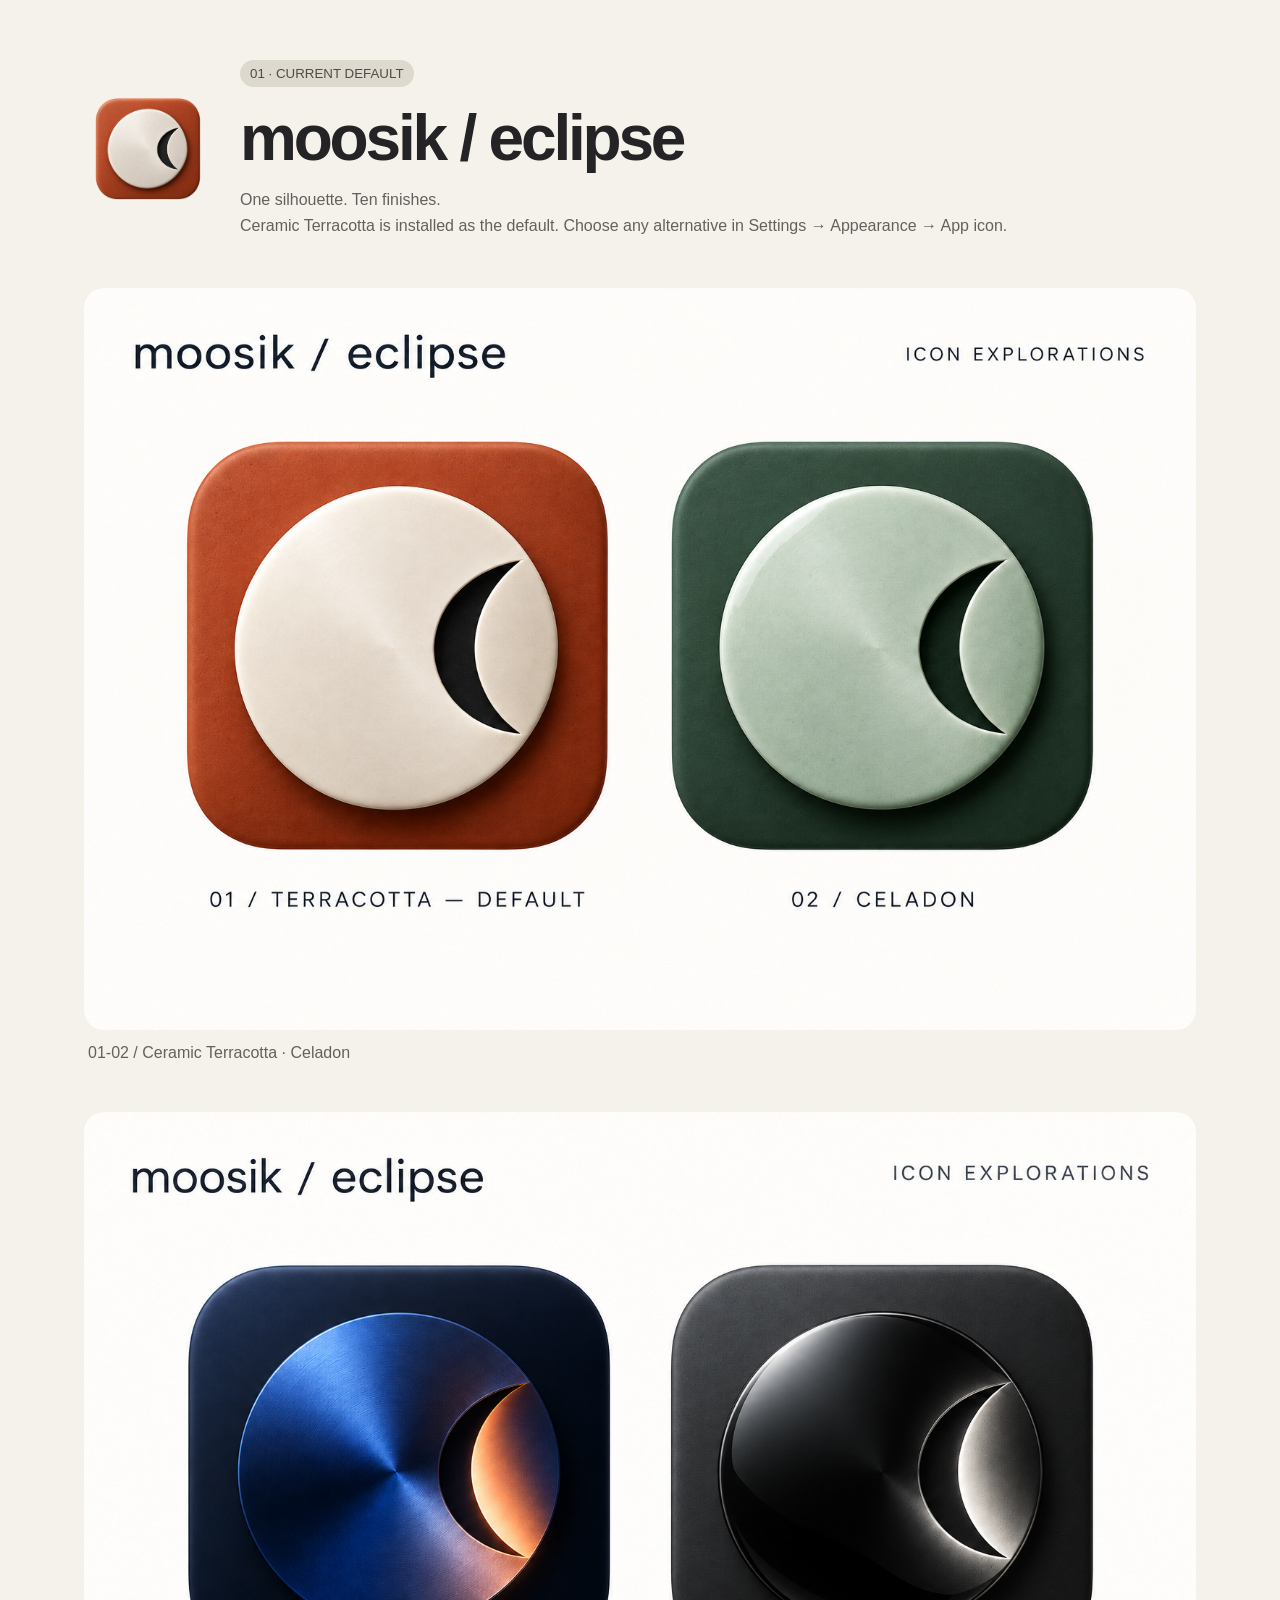
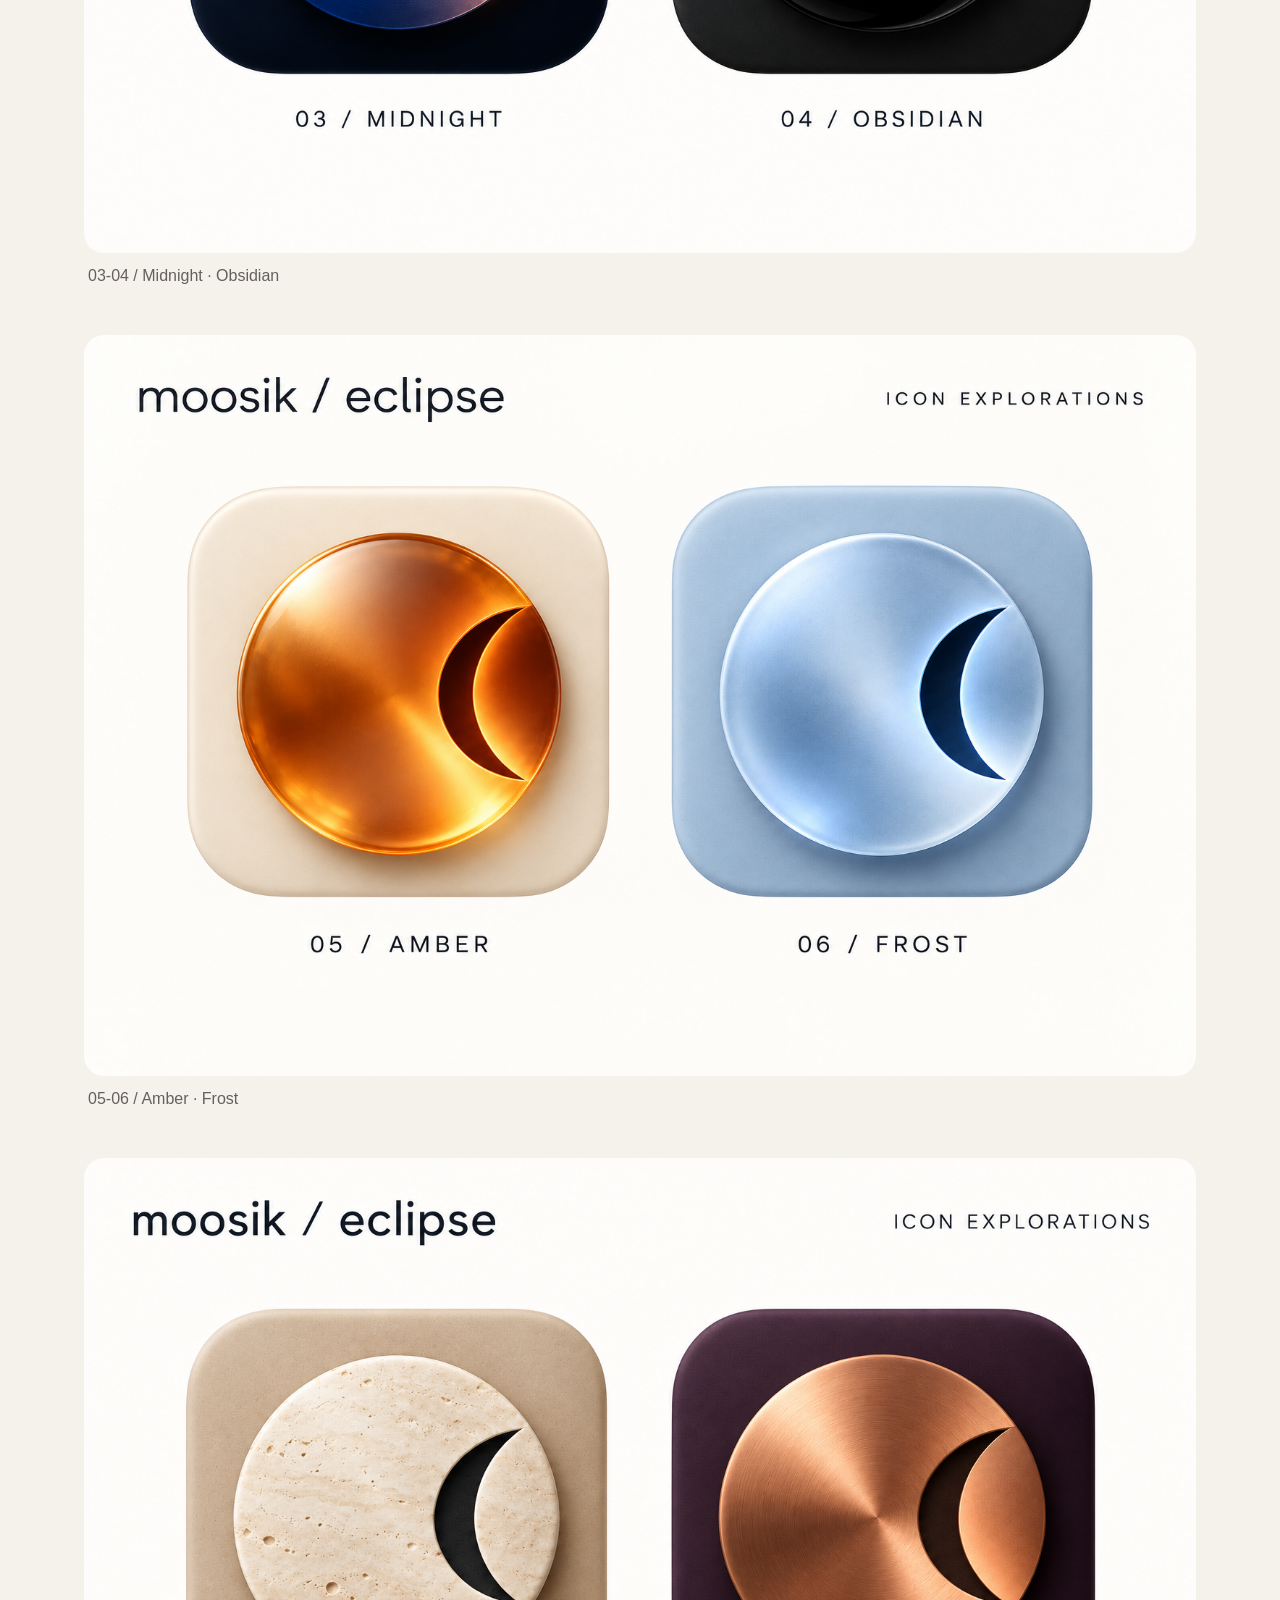
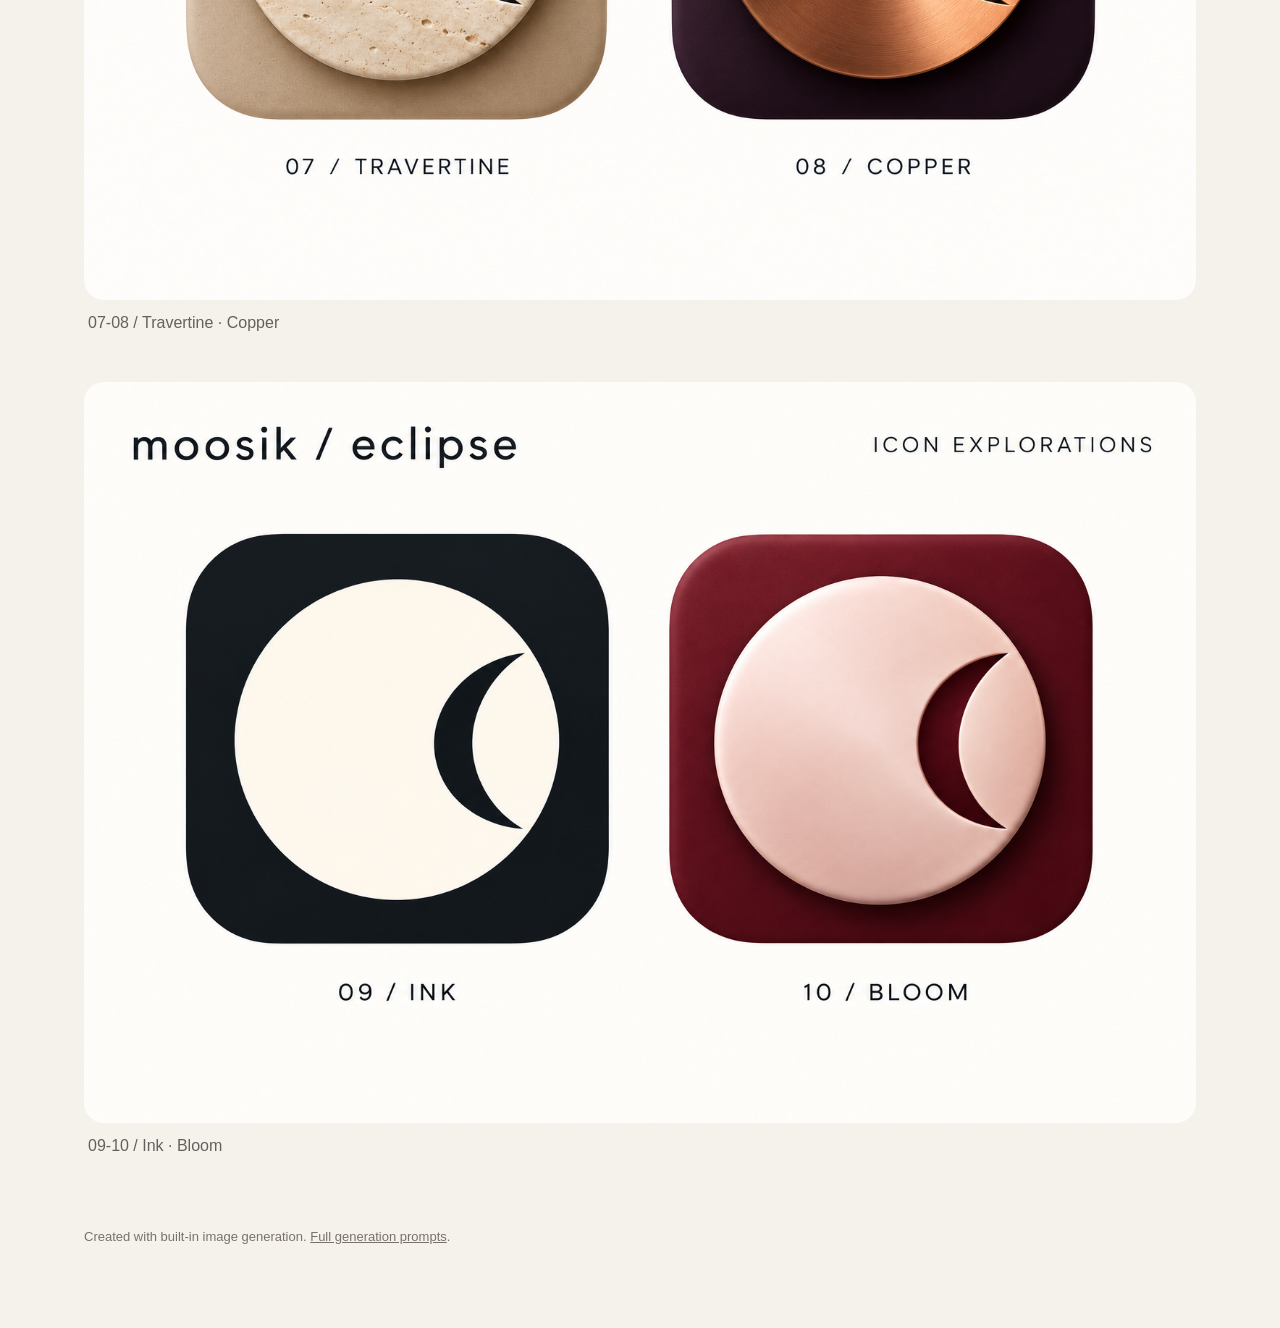
==== assets/branding/moosik/eclipse/index.html @ a7f0de45 "Add ten Eclipse icon finishes with a persistent picker and Ceramic default" ====
<!doctype html><html lang="en"><meta charset="utf-8"><meta name="viewport" content="width=device-width,initial-scale=1"><title>Moosik — Eclipse collection</title><style>*{box-sizing:border-box}body{margin:0;background:#f5f2ec;color:#242326;font:16px -apple-system,BlinkMacSystemFont,sans-serif}main{max-width:1160px;margin:auto;padding:60px 24px}header{display:flex;align-items:center;gap:28px;margin-bottom:50px}header img{width:128px}h1{font-weight:550;font-size:clamp(36px,5vw,64px);letter-spacing:-.05em;margin:0 0 12px}p{color:#65605d;line-height:1.6;margin:0}small{display:inline-block;background:#ded9ce;color:#514b45;padding:6px 10px;border-radius:20px;margin-bottom:14px}figure{margin:0 0 36px}figure img{width:100%;display:block;border-radius:20px}figcaption{padding:14px 4px;color:#65605d}footer{padding:24px 0;color:#79716c;font-size:13px}a{color:inherit}</style><main><header><img src="ceramic-final.png" alt="Default Ceramic Terracotta icon"><div><small>01 · CURRENT DEFAULT</small><h1>moosik / eclipse</h1><p>One silhouette. Ten finishes.<br>Ceramic Terracotta is installed as the default. Choose any alternative in Settings → Appearance → App icon.</p></div></header><figure><a href="options-01-02.png"><img src="options-01-02.png" alt="Ceramic Terracotta · Celadon" loading="lazy"></a><figcaption>01-02 / Ceramic Terracotta · Celadon</figcaption></figure><figure><a href="options-03-04.png"><img src="options-03-04.png" alt="Midnight · Obsidian" loading="lazy"></a><figcaption>03-04 / Midnight · Obsidian</figcaption></figure><figure><a href="options-05-06.png"><img src="options-05-06.png" alt="Amber · Frost" loading="lazy"></a><figcaption>05-06 / Amber · Frost</figcaption></figure><figure><a href="options-07-08.png"><img src="options-07-08.png" alt="Travertine · Copper" loading="lazy"></a><figcaption>07-08 / Travertine · Copper</figcaption></figure><figure><a href="options-09-10.png"><img src="options-09-10.png" alt="Ink · Bloom" loading="lazy"></a><figcaption>09-10 / Ink · Bloom</figcaption></figure><footer>Created with built-in image generation. <a href="prompts.json">Full generation prompts</a>.</footer></main></html>
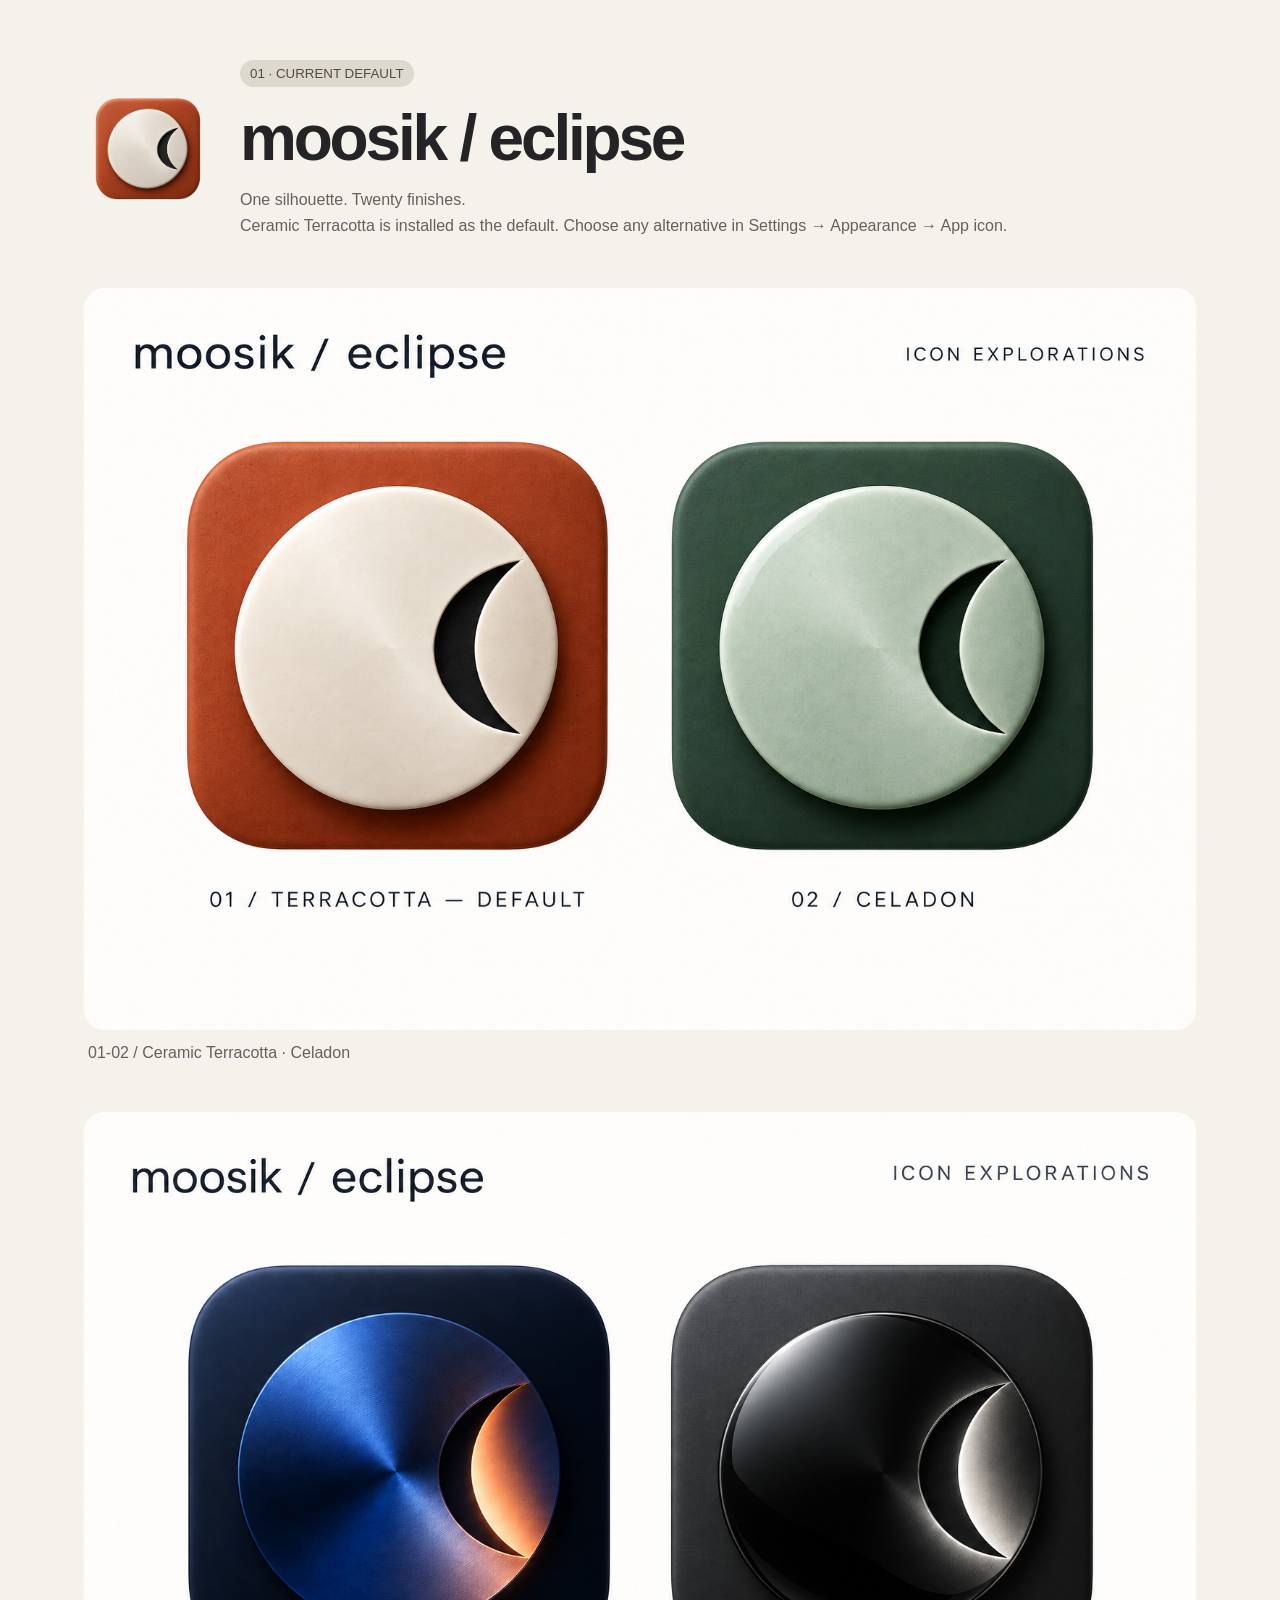
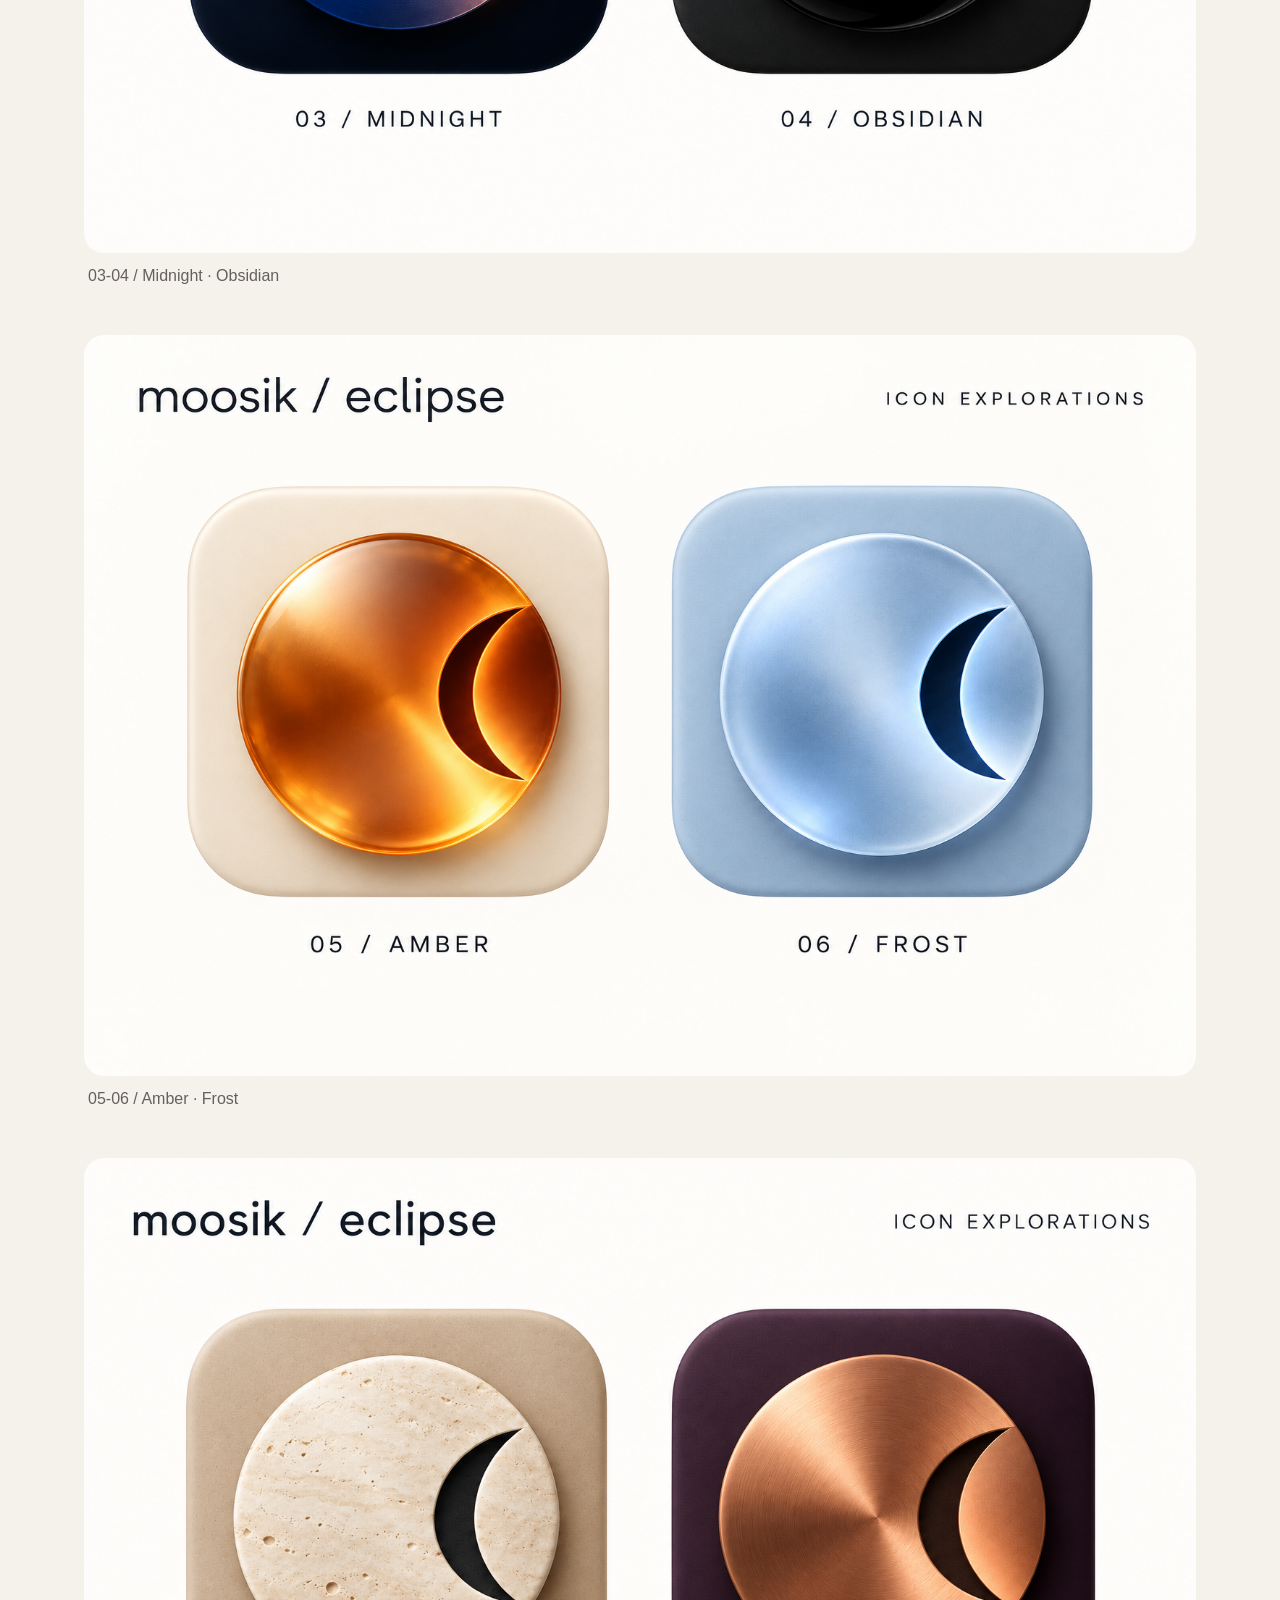
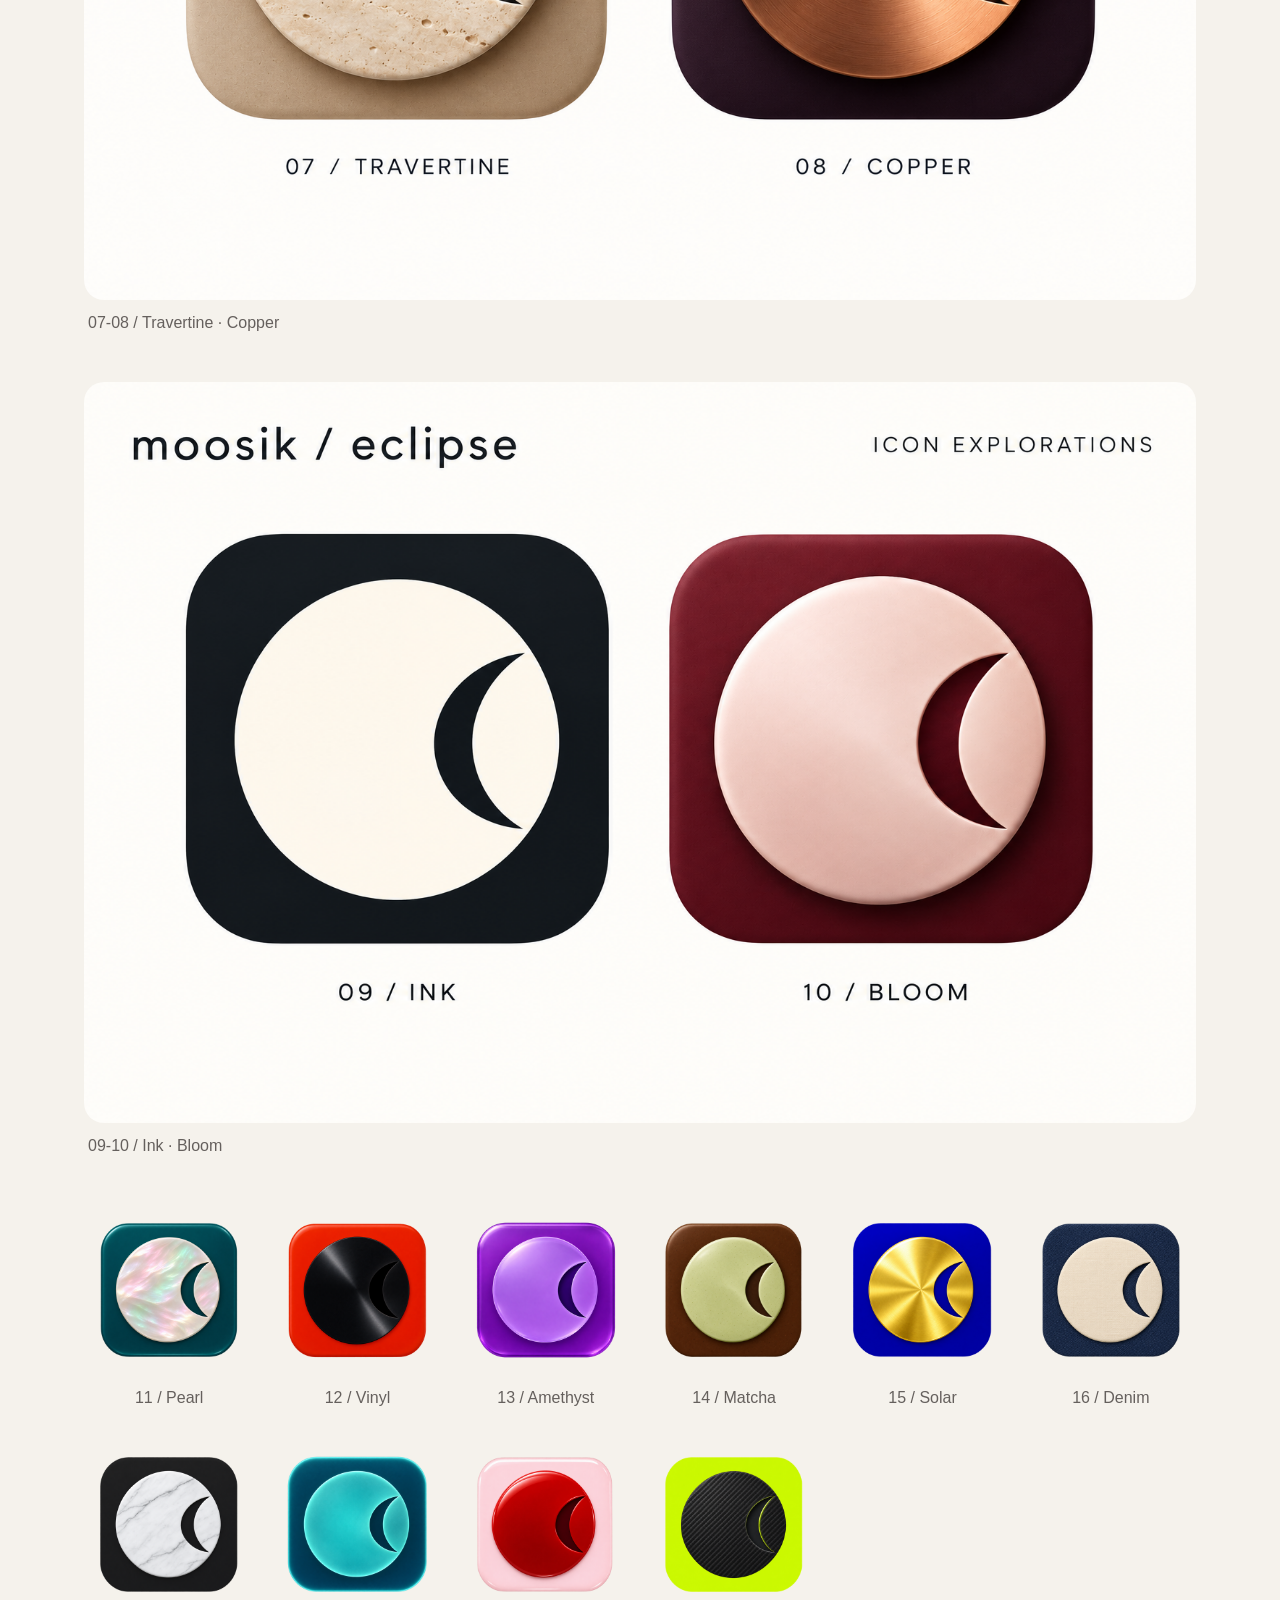
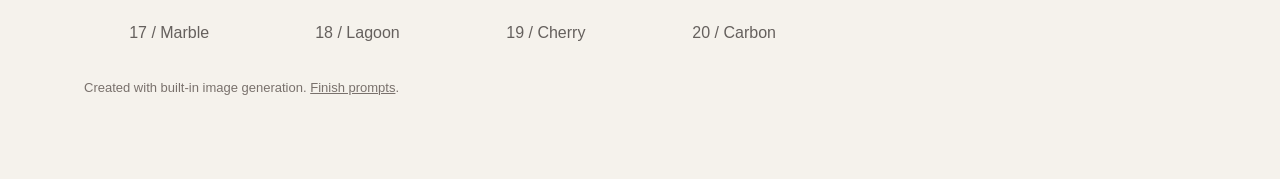
==== commit cdb634f4: "Add ten Eclipse app icon finishes" ====
--- a/assets/branding/moosik/eclipse/index.html
+++ b/assets/branding/moosik/eclipse/index.html
@@ -1 +1,12 @@
-<!doctype html><html lang="en"><meta charset="utf-8"><meta name="viewport" content="width=device-width,initial-scale=1"><title>Moosik — Eclipse collection</title><style>*{box-sizing:border-box}body{margin:0;background:#f5f2ec;color:#242326;font:16px -apple-system,BlinkMacSystemFont,sans-serif}main{max-width:1160px;margin:auto;padding:60px 24px}header{display:flex;align-items:center;gap:28px;margin-bottom:50px}header img{width:128px}h1{font-weight:550;font-size:clamp(36px,5vw,64px);letter-spacing:-.05em;margin:0 0 12px}p{color:#65605d;line-height:1.6;margin:0}small{display:inline-block;background:#ded9ce;color:#514b45;padding:6px 10px;border-radius:20px;margin-bottom:14px}figure{margin:0 0 36px}figure img{width:100%;display:block;border-radius:20px}figcaption{padding:14px 4px;color:#65605d}footer{padding:24px 0;color:#79716c;font-size:13px}a{color:inherit}</style><main><header><img src="ceramic-final.png" alt="Default Ceramic Terracotta icon"><div><small>01 · CURRENT DEFAULT</small><h1>moosik / eclipse</h1><p>One silhouette. Ten finishes.<br>Ceramic Terracotta is installed as the default. Choose any alternative in Settings → Appearance → App icon.</p></div></header><figure><a href="options-01-02.png"><img src="options-01-02.png" alt="Ceramic Terracotta · Celadon" loading="lazy"></a><figcaption>01-02 / Ceramic Terracotta · Celadon</figcaption></figure><figure><a href="options-03-04.png"><img src="options-03-04.png" alt="Midnight · Obsidian" loading="lazy"></a><figcaption>03-04 / Midnight · Obsidian</figcaption></figure><figure><a href="options-05-06.png"><img src="options-05-06.png" alt="Amber · Frost" loading="lazy"></a><figcaption>05-06 / Amber · Frost</figcaption></figure><figure><a href="options-07-08.png"><img src="options-07-08.png" alt="Travertine · Copper" loading="lazy"></a><figcaption>07-08 / Travertine · Copper</figcaption></figure><figure><a href="options-09-10.png"><img src="options-09-10.png" alt="Ink · Bloom" loading="lazy"></a><figcaption>09-10 / Ink · Bloom</figcaption></figure><footer>Created with built-in image generation. <a href="prompts.json">Full generation prompts</a>.</footer></main></html>+<!doctype html><html lang="en"><meta charset="utf-8"><meta name="viewport" content="width=device-width,initial-scale=1"><title>Moosik — Eclipse collection</title><style>*{box-sizing:border-box}body{margin:0;background:#f5f2ec;color:#242326;font:16px -apple-system,BlinkMacSystemFont,sans-serif}main{max-width:1160px;margin:auto;padding:60px 24px}header{display:flex;align-items:center;gap:28px;margin-bottom:50px}header img{width:128px}h1{font-weight:550;font-size:clamp(36px,5vw,64px);letter-spacing:-.05em;margin:0 0 12px}p{color:#65605d;line-height:1.6;margin:0}small{display:inline-block;background:#ded9ce;color:#514b45;padding:6px 10px;border-radius:20px;margin-bottom:14px}figure{margin:0 0 36px}figure img{width:100%;display:block;border-radius:20px}figcaption{padding:14px 4px;color:#65605d}footer{padding:24px 0;color:#79716c;font-size:13px}a{color:inherit}.finishes{display:grid;grid-template-columns:repeat(auto-fit,minmax(150px,1fr));gap:18px}.finishes figure{text-align:center;margin:0}.finishes img{border-radius:0}</style><main><header><img src="ceramic-final.png" alt="Default Ceramic Terracotta icon"><div><small>01 · CURRENT DEFAULT</small><h1>moosik / eclipse</h1><p>One silhouette. Twenty finishes.<br>Ceramic Terracotta is installed as the default. Choose any alternative in Settings → Appearance → App icon.</p></div></header><figure><a href="options-01-02.png"><img src="options-01-02.png" alt="Ceramic Terracotta · Celadon" loading="lazy"></a><figcaption>01-02 / Ceramic Terracotta · Celadon</figcaption></figure><figure><a href="options-03-04.png"><img src="options-03-04.png" alt="Midnight · Obsidian" loading="lazy"></a><figcaption>03-04 / Midnight · Obsidian</figcaption></figure><figure><a href="options-05-06.png"><img src="options-05-06.png" alt="Amber · Frost" loading="lazy"></a><figcaption>05-06 / Amber · Frost</figcaption></figure><figure><a href="options-07-08.png"><img src="options-07-08.png" alt="Travertine · Copper" loading="lazy"></a><figcaption>07-08 / Travertine · Copper</figcaption></figure><figure><a href="options-09-10.png"><img src="options-09-10.png" alt="Ink · Bloom" loading="lazy"></a><figcaption>09-10 / Ink · Bloom</figcaption></figure><div class="finishes">
+<figure><a href="variants/pearl.png"><img src="variants/pearl.png" alt="Pearl Eclipse icon" loading="lazy"></a><figcaption>11 / Pearl</figcaption></figure>
+<figure><a href="variants/vinyl.png"><img src="variants/vinyl.png" alt="Vinyl Eclipse icon" loading="lazy"></a><figcaption>12 / Vinyl</figcaption></figure>
+<figure><a href="variants/amethyst.png"><img src="variants/amethyst.png" alt="Amethyst Eclipse icon" loading="lazy"></a><figcaption>13 / Amethyst</figcaption></figure>
+<figure><a href="variants/matcha.png"><img src="variants/matcha.png" alt="Matcha Eclipse icon" loading="lazy"></a><figcaption>14 / Matcha</figcaption></figure>
+<figure><a href="variants/solar.png"><img src="variants/solar.png" alt="Solar Eclipse icon" loading="lazy"></a><figcaption>15 / Solar</figcaption></figure>
+<figure><a href="variants/denim.png"><img src="variants/denim.png" alt="Denim Eclipse icon" loading="lazy"></a><figcaption>16 / Denim</figcaption></figure>
+<figure><a href="variants/marble.png"><img src="variants/marble.png" alt="Marble Eclipse icon" loading="lazy"></a><figcaption>17 / Marble</figcaption></figure>
+<figure><a href="variants/lagoon.png"><img src="variants/lagoon.png" alt="Lagoon Eclipse icon" loading="lazy"></a><figcaption>18 / Lagoon</figcaption></figure>
+<figure><a href="variants/cherry.png"><img src="variants/cherry.png" alt="Cherry Eclipse icon" loading="lazy"></a><figcaption>19 / Cherry</figcaption></figure>
+<figure><a href="variants/carbon.png"><img src="variants/carbon.png" alt="Carbon Eclipse icon" loading="lazy"></a><figcaption>20 / Carbon</figcaption></figure>
+</div><footer>Created with built-in image generation. <a href="variants/prompts.json">Finish prompts</a>.</footer></main></html>
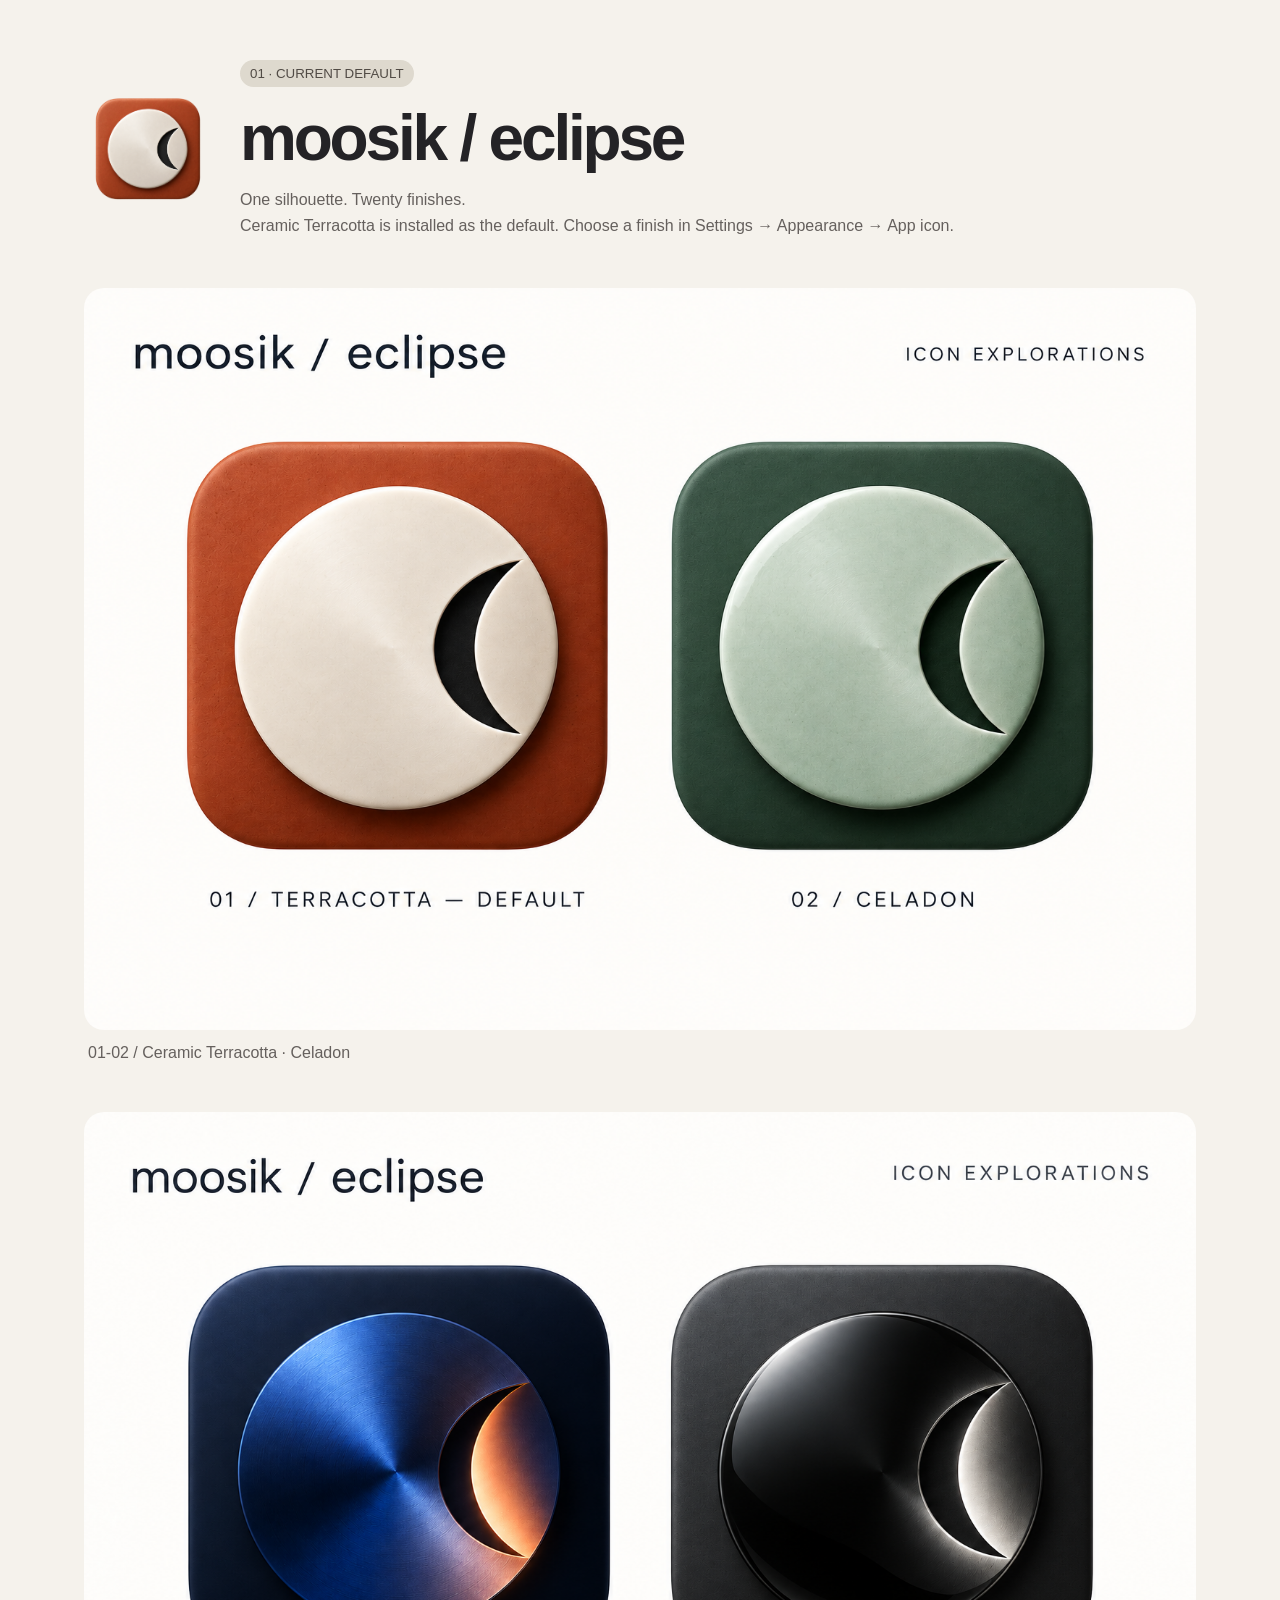
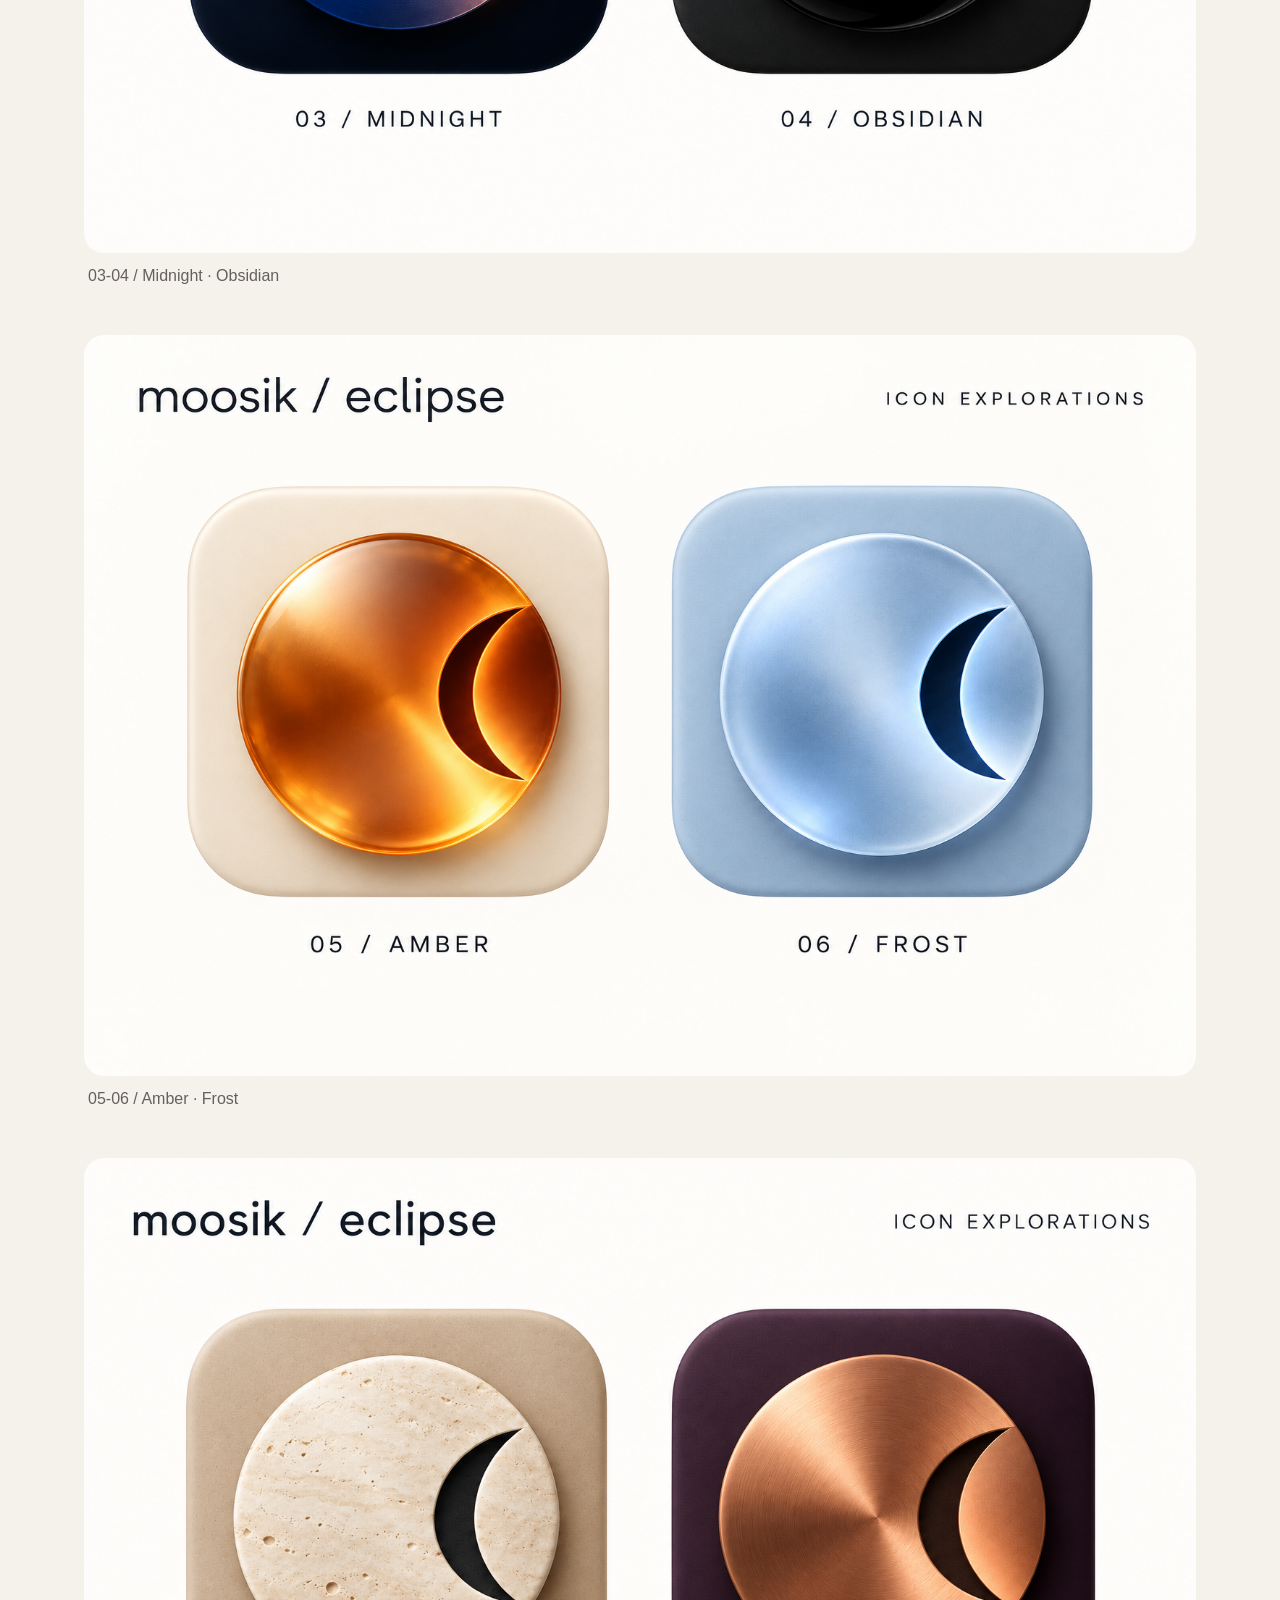
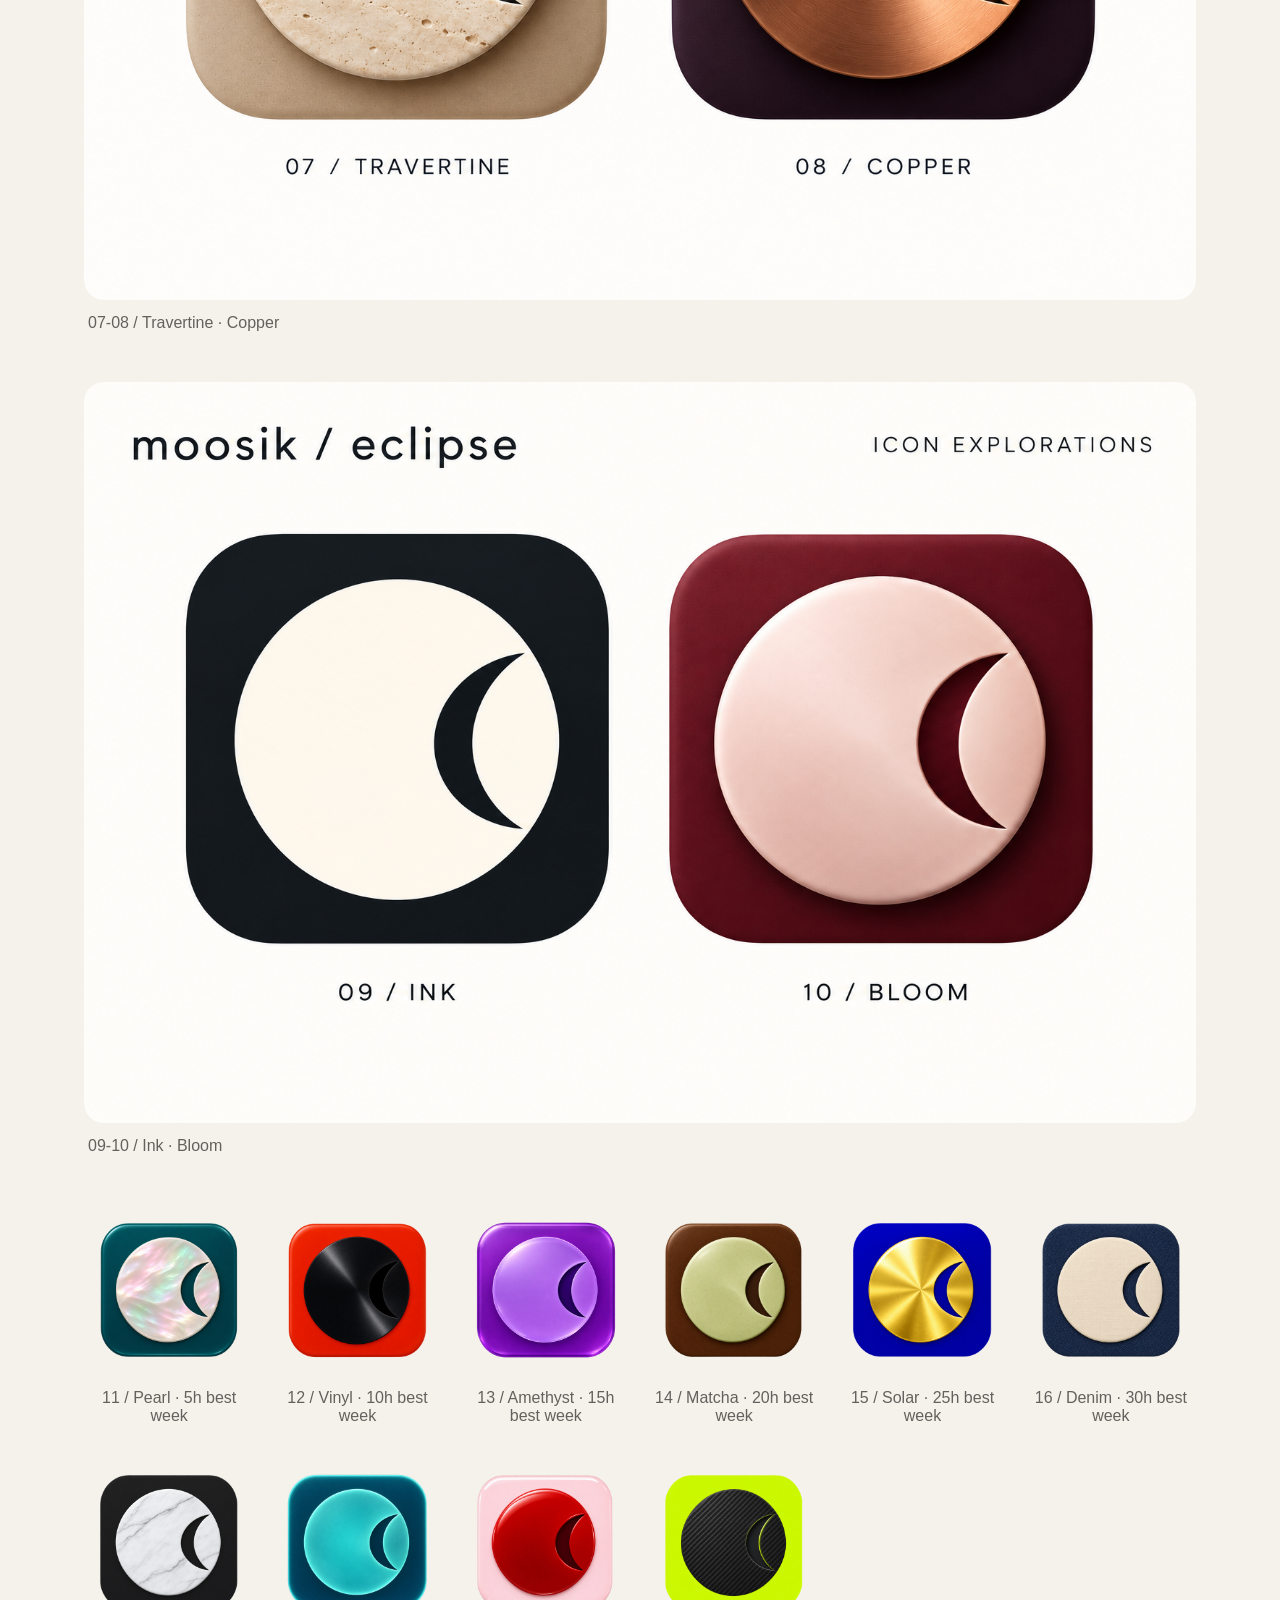
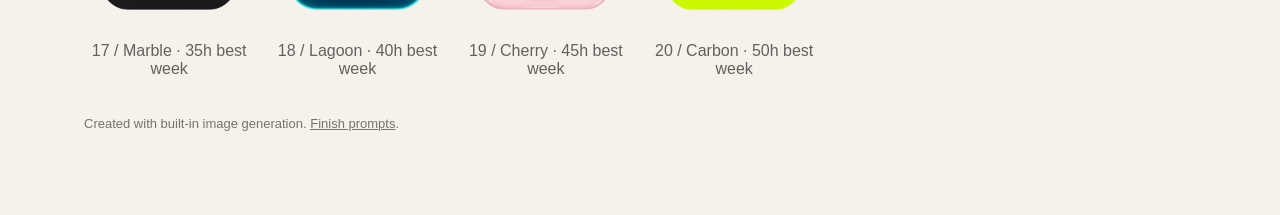
==== commit 2cd5570d: "Unlock Eclipse finishes with peak weekly listening time" ====
--- a/assets/branding/moosik/eclipse/index.html
+++ b/assets/branding/moosik/eclipse/index.html
@@ -1,12 +1,12 @@
-<!doctype html><html lang="en"><meta charset="utf-8"><meta name="viewport" content="width=device-width,initial-scale=1"><title>Moosik — Eclipse collection</title><style>*{box-sizing:border-box}body{margin:0;background:#f5f2ec;color:#242326;font:16px -apple-system,BlinkMacSystemFont,sans-serif}main{max-width:1160px;margin:auto;padding:60px 24px}header{display:flex;align-items:center;gap:28px;margin-bottom:50px}header img{width:128px}h1{font-weight:550;font-size:clamp(36px,5vw,64px);letter-spacing:-.05em;margin:0 0 12px}p{color:#65605d;line-height:1.6;margin:0}small{display:inline-block;background:#ded9ce;color:#514b45;padding:6px 10px;border-radius:20px;margin-bottom:14px}figure{margin:0 0 36px}figure img{width:100%;display:block;border-radius:20px}figcaption{padding:14px 4px;color:#65605d}footer{padding:24px 0;color:#79716c;font-size:13px}a{color:inherit}.finishes{display:grid;grid-template-columns:repeat(auto-fit,minmax(150px,1fr));gap:18px}.finishes figure{text-align:center;margin:0}.finishes img{border-radius:0}</style><main><header><img src="ceramic-final.png" alt="Default Ceramic Terracotta icon"><div><small>01 · CURRENT DEFAULT</small><h1>moosik / eclipse</h1><p>One silhouette. Twenty finishes.<br>Ceramic Terracotta is installed as the default. Choose any alternative in Settings → Appearance → App icon.</p></div></header><figure><a href="options-01-02.png"><img src="options-01-02.png" alt="Ceramic Terracotta · Celadon" loading="lazy"></a><figcaption>01-02 / Ceramic Terracotta · Celadon</figcaption></figure><figure><a href="options-03-04.png"><img src="options-03-04.png" alt="Midnight · Obsidian" loading="lazy"></a><figcaption>03-04 / Midnight · Obsidian</figcaption></figure><figure><a href="options-05-06.png"><img src="options-05-06.png" alt="Amber · Frost" loading="lazy"></a><figcaption>05-06 / Amber · Frost</figcaption></figure><figure><a href="options-07-08.png"><img src="options-07-08.png" alt="Travertine · Copper" loading="lazy"></a><figcaption>07-08 / Travertine · Copper</figcaption></figure><figure><a href="options-09-10.png"><img src="options-09-10.png" alt="Ink · Bloom" loading="lazy"></a><figcaption>09-10 / Ink · Bloom</figcaption></figure><div class="finishes">
-<figure><a href="variants/pearl.png"><img src="variants/pearl.png" alt="Pearl Eclipse icon" loading="lazy"></a><figcaption>11 / Pearl</figcaption></figure>
-<figure><a href="variants/vinyl.png"><img src="variants/vinyl.png" alt="Vinyl Eclipse icon" loading="lazy"></a><figcaption>12 / Vinyl</figcaption></figure>
-<figure><a href="variants/amethyst.png"><img src="variants/amethyst.png" alt="Amethyst Eclipse icon" loading="lazy"></a><figcaption>13 / Amethyst</figcaption></figure>
-<figure><a href="variants/matcha.png"><img src="variants/matcha.png" alt="Matcha Eclipse icon" loading="lazy"></a><figcaption>14 / Matcha</figcaption></figure>
-<figure><a href="variants/solar.png"><img src="variants/solar.png" alt="Solar Eclipse icon" loading="lazy"></a><figcaption>15 / Solar</figcaption></figure>
-<figure><a href="variants/denim.png"><img src="variants/denim.png" alt="Denim Eclipse icon" loading="lazy"></a><figcaption>16 / Denim</figcaption></figure>
-<figure><a href="variants/marble.png"><img src="variants/marble.png" alt="Marble Eclipse icon" loading="lazy"></a><figcaption>17 / Marble</figcaption></figure>
-<figure><a href="variants/lagoon.png"><img src="variants/lagoon.png" alt="Lagoon Eclipse icon" loading="lazy"></a><figcaption>18 / Lagoon</figcaption></figure>
-<figure><a href="variants/cherry.png"><img src="variants/cherry.png" alt="Cherry Eclipse icon" loading="lazy"></a><figcaption>19 / Cherry</figcaption></figure>
-<figure><a href="variants/carbon.png"><img src="variants/carbon.png" alt="Carbon Eclipse icon" loading="lazy"></a><figcaption>20 / Carbon</figcaption></figure>
+<!doctype html><html lang="en"><meta charset="utf-8"><meta name="viewport" content="width=device-width,initial-scale=1"><title>Moosik — Eclipse collection</title><style>*{box-sizing:border-box}body{margin:0;background:#f5f2ec;color:#242326;font:16px -apple-system,BlinkMacSystemFont,sans-serif}main{max-width:1160px;margin:auto;padding:60px 24px}header{display:flex;align-items:center;gap:28px;margin-bottom:50px}header img{width:128px}h1{font-weight:550;font-size:clamp(36px,5vw,64px);letter-spacing:-.05em;margin:0 0 12px}p{color:#65605d;line-height:1.6;margin:0}small{display:inline-block;background:#ded9ce;color:#514b45;padding:6px 10px;border-radius:20px;margin-bottom:14px}figure{margin:0 0 36px}figure img{width:100%;display:block;border-radius:20px}figcaption{padding:14px 4px;color:#65605d}footer{padding:24px 0;color:#79716c;font-size:13px}a{color:inherit}.finishes{display:grid;grid-template-columns:repeat(auto-fit,minmax(150px,1fr));gap:18px}.finishes figure{text-align:center;margin:0}.finishes img{border-radius:0}</style><main><header><img src="ceramic-final.png" alt="Default Ceramic Terracotta icon"><div><small>01 · CURRENT DEFAULT</small><h1>moosik / eclipse</h1><p>One silhouette. Twenty finishes.<br>Ceramic Terracotta is installed as the default. Choose a finish in Settings → Appearance → App icon.</p></div></header><figure><a href="options-01-02.png"><img src="options-01-02.png" alt="Ceramic Terracotta · Celadon" loading="lazy"></a><figcaption>01-02 / Ceramic Terracotta · Celadon</figcaption></figure><figure><a href="options-03-04.png"><img src="options-03-04.png" alt="Midnight · Obsidian" loading="lazy"></a><figcaption>03-04 / Midnight · Obsidian</figcaption></figure><figure><a href="options-05-06.png"><img src="options-05-06.png" alt="Amber · Frost" loading="lazy"></a><figcaption>05-06 / Amber · Frost</figcaption></figure><figure><a href="options-07-08.png"><img src="options-07-08.png" alt="Travertine · Copper" loading="lazy"></a><figcaption>07-08 / Travertine · Copper</figcaption></figure><figure><a href="options-09-10.png"><img src="options-09-10.png" alt="Ink · Bloom" loading="lazy"></a><figcaption>09-10 / Ink · Bloom</figcaption></figure><div class="finishes">
+<figure><a href="variants/pearl.png"><img src="variants/pearl.png" alt="Pearl Eclipse icon" loading="lazy"></a><figcaption>11 / Pearl · 5h best week</figcaption></figure>
+<figure><a href="variants/vinyl.png"><img src="variants/vinyl.png" alt="Vinyl Eclipse icon" loading="lazy"></a><figcaption>12 / Vinyl · 10h best week</figcaption></figure>
+<figure><a href="variants/amethyst.png"><img src="variants/amethyst.png" alt="Amethyst Eclipse icon" loading="lazy"></a><figcaption>13 / Amethyst · 15h best week</figcaption></figure>
+<figure><a href="variants/matcha.png"><img src="variants/matcha.png" alt="Matcha Eclipse icon" loading="lazy"></a><figcaption>14 / Matcha · 20h best week</figcaption></figure>
+<figure><a href="variants/solar.png"><img src="variants/solar.png" alt="Solar Eclipse icon" loading="lazy"></a><figcaption>15 / Solar · 25h best week</figcaption></figure>
+<figure><a href="variants/denim.png"><img src="variants/denim.png" alt="Denim Eclipse icon" loading="lazy"></a><figcaption>16 / Denim · 30h best week</figcaption></figure>
+<figure><a href="variants/marble.png"><img src="variants/marble.png" alt="Marble Eclipse icon" loading="lazy"></a><figcaption>17 / Marble · 35h best week</figcaption></figure>
+<figure><a href="variants/lagoon.png"><img src="variants/lagoon.png" alt="Lagoon Eclipse icon" loading="lazy"></a><figcaption>18 / Lagoon · 40h best week</figcaption></figure>
+<figure><a href="variants/cherry.png"><img src="variants/cherry.png" alt="Cherry Eclipse icon" loading="lazy"></a><figcaption>19 / Cherry · 45h best week</figcaption></figure>
+<figure><a href="variants/carbon.png"><img src="variants/carbon.png" alt="Carbon Eclipse icon" loading="lazy"></a><figcaption>20 / Carbon · 50h best week</figcaption></figure>
 </div><footer>Created with built-in image generation. <a href="variants/prompts.json">Finish prompts</a>.</footer></main></html>
